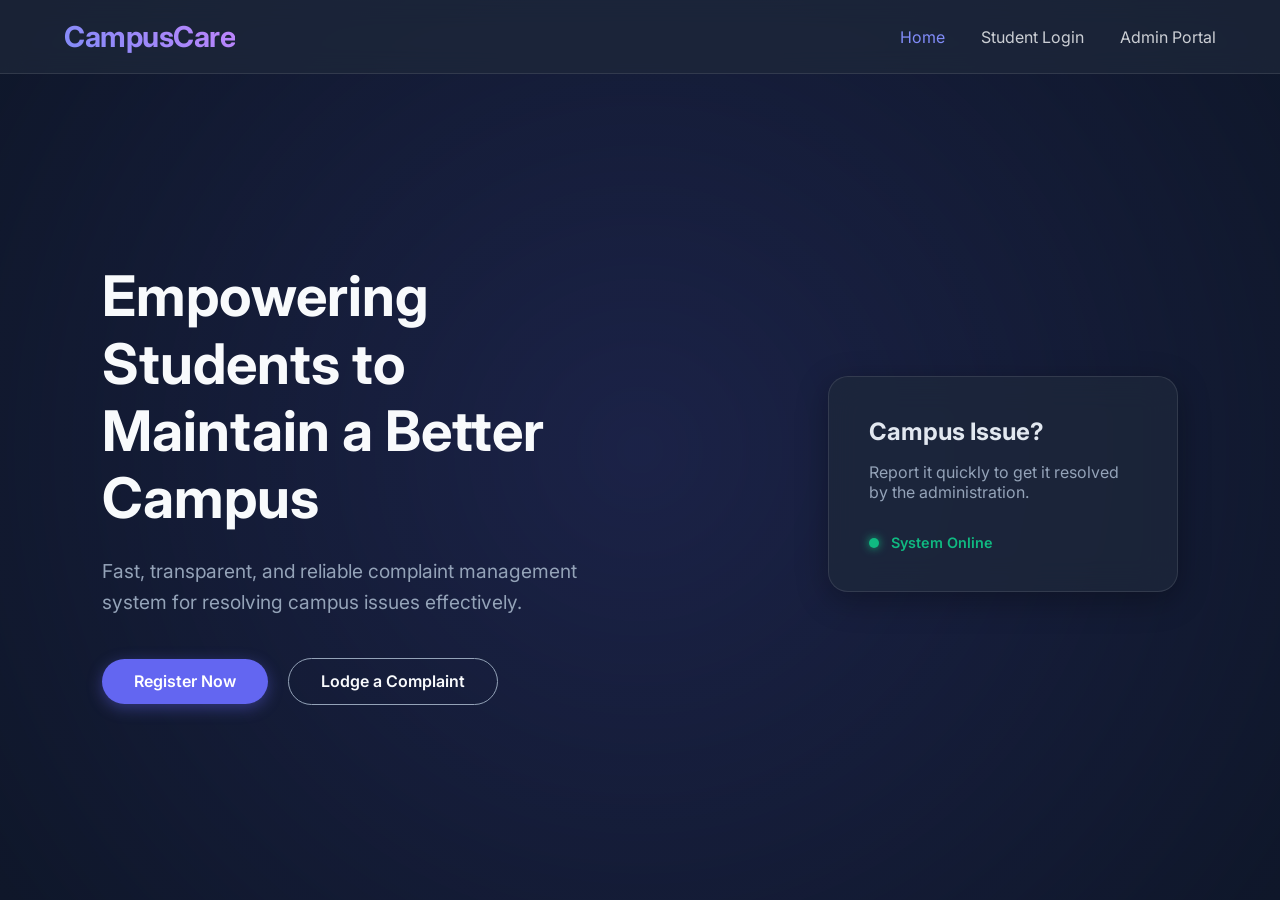
==== src/main/webapp/index.html @ 8c3fb643 "Initial commit-CampusCare project" ====
<!DOCTYPE html>
<html lang="en">
<head>
    <meta charset="UTF-8">
    <meta name="viewport" content="width=device-width, initial-scale=1.0">
    <title>Campus Complaint Management System</title>
    <link rel="preconnect" href="https://fonts.googleapis.com">
    <link rel="preconnect" href="https://fonts.gstatic.com" crossorigin>
    <link href="https://fonts.googleapis.com/css2?family=Inter:wght@300;400;600;700&display=swap" rel="stylesheet">
    <link rel="stylesheet" href="css/style.css">
</head>
<body>
    <div class="background-anim"></div>
    <header class="glass-header">
        <div class="logo">CampusCare</div>
        <nav>
            <a href="index.html" class="nav-link active">Home</a>
            <a href="student_login.html" class="nav-link">Student Login</a>
            <a href="admin_login.html" class="nav-link">Admin Portal</a>
        </nav>
    </header>

    <main class="hero-section">
        <div class="hero-content">
            <h1 class="hero-title">Empowering Students to Maintain a Better Campus</h1>
            <p class="hero-subtitle">Fast, transparent, and reliable complaint management system for resolving campus issues effectively.</p>
            <div class="hero-buttons">
                <a href="student_register.html" class="btn btn-primary">Register Now</a>
                <a href="student_login.html" class="btn btn-secondary">Lodge a Complaint</a>
            </div>
        </div>
        <div class="hero-graphic">
            <div class="glass-card floating-card">
                <h3>Campus Issue?</h3>
                <p>Report it quickly to get it resolved by the administration.</p>
                <div class="status-indicator">
                    <span class="dot"></span>
                    <span>System Online</span>
                </div>
            </div>
        </div>
    </main>
</body>
</html>
---- src/main/webapp/css/style.css ----
:root {
    --primary-color: #6366f1;
    --primary-hover: #4f46e5;
    --secondary-color: #1e293b;
    --background-color: #0f172a;
    --text-main: #f8fafc;
    --text-muted: #94a3b8;
    --glass-bg: rgba(30, 41, 59, 0.7);
    --glass-border: rgba(255, 255, 255, 0.1);
    --success: #10b981;
    --warning: #f59e0b;
    --danger: #ef4444;
}

* {
    margin: 0;
    padding: 0;
    box-sizing: border-box;
    font-family: 'Inter', sans-serif;
}

body {
    background-color: var(--background-color);
    color: var(--text-main);
    min-height: 100vh;
    overflow-x: hidden;
    position: relative;
}

/* Background Animation */
.background-anim {
    position: fixed;
    top: -50%;
    left: -50%;
    width: 200%;
    height: 200%;
    background: radial-gradient(circle, rgba(99,102,241,0.15) 0%, rgba(15,23,42,1) 50%);
    animation: rotateBg 30s linear infinite;
    z-index: -1;
}

@keyframes rotateBg {
    0% { transform: rotate(0deg); }
    100% { transform: rotate(360deg); }
}

/* Header & Glassmorphism */
.glass-header {
    background: var(--glass-bg);
    backdrop-filter: blur(12px);
    -webkit-backdrop-filter: blur(12px);
    border-bottom: 1px solid var(--glass-border);
    padding: 1.2rem 5%;
    display: flex;
    justify-content: space-between;
    align-items: center;
    position: sticky;
    top: 0;
    z-index: 100;
}

.logo {
    font-size: 1.8rem;
    font-weight: 700;
    background: linear-gradient(45deg, #818cf8, #c084fc);
    -webkit-background-clip: text;
    -webkit-text-fill-color: transparent;
    letter-spacing: -0.5px;
}

nav .nav-link {
    color: var(--text-main);
    text-decoration: none;
    margin-left: 2rem;
    font-weight: 400;
    transition: all 0.3s ease;
    opacity: 0.8;
}

nav .nav-link:hover, nav .nav-link.active {
    opacity: 1;
    color: #818cf8;
}

/* Hero Section */
.hero-section {
    display: flex;
    align-items: center;
    justify-content: space-between;
    padding: 10% 8%;
    min-height: calc(100vh - 80px);
}

.hero-content {
    flex: 1;
    max-width: 600px;
}

.hero-title {
    font-size: 3.5rem;
    line-height: 1.2;
    margin-bottom: 1.5rem;
    font-weight: 700;
}

.hero-subtitle {
    font-size: 1.2rem;
    color: var(--text-muted);
    margin-bottom: 2.5rem;
    line-height: 1.6;
}

.btn {
    padding: 0.8rem 2rem;
    border-radius: 50px;
    text-decoration: none;
    font-weight: 600;
    font-size: 1rem;
    transition: all 0.3s ease;
    display: inline-block;
    cursor: pointer;
    border: none;
}

.btn-primary {
    background: var(--primary-color);
    color: white;
    box-shadow: 0 4px 15px rgba(99, 102, 241, 0.4);
}

.btn-primary:hover {
    background: var(--primary-hover);
    transform: translateY(-2px);
    box-shadow: 0 6px 20px rgba(99, 102, 241, 0.6);
}

.btn-secondary {
    background: transparent;
    color: var(--text-main);
    border: 1px solid var(--text-muted);
    margin-left: 1rem;
}

.btn-secondary:hover {
    border-color: var(--text-main);
    background: rgba(255, 255, 255, 0.05);
}

.hero-graphic {
    flex: 1;
    display: flex;
    justify-content: flex-end;
}

.glass-card {
    background: var(--glass-bg);
    backdrop-filter: blur(16px);
    border: 1px solid var(--glass-border);
    border-radius: 20px;
    padding: 2.5rem;
    box-shadow: 0 8px 32px rgba(0, 0, 0, 0.3);
}

.floating-card {
    animation: float 6s ease-in-out infinite;
    max-width: 350px;
}

@keyframes float {
    0% { transform: translateY(0px); }
    50% { transform: translateY(-20px); }
    100% { transform: translateY(0px); }
}

.floating-card h3 {
    margin-bottom: 1rem;
    font-size: 1.5rem;
    color: #e2e8f0;
}

.floating-card p {
    color: var(--text-muted);
    margin-bottom: 2rem;
}

.status-indicator {
    display: flex;
    align-items: center;
    gap: 0.8rem;
    color: var(--success);
    font-weight: 600;
    font-size: 0.9rem;
}

.dot {
    width: 10px;
    height: 10px;
    background: var(--success);
    border-radius: 50%;
    box-shadow: 0 0 10px var(--success);
    animation: pulse 2s infinite;
}

@keyframes pulse {
    0% { box-shadow: 0 0 0 0 rgba(16, 185, 129, 0.7); }
    70% { box-shadow: 0 0 0 10px rgba(16, 185, 129, 0); }
    100% { box-shadow: 0 0 0 0 rgba(16, 185, 129, 0); }
}

/* Forms & Authentication Shared */
.auth-container {
    display: flex;
    justify-content: center;
    align-items: center;
    min-height: calc(100vh - 100px);
    padding: 2rem;
}

.auth-card {
    width: 100%;
    max-width: 450px;
}

.auth-title {
    text-align: center;
    margin-bottom: 2rem;
    font-size: 2rem;
}

.form-group {
    margin-bottom: 1.5rem;
}

.form-group label {
    display: block;
    margin-bottom: 0.5rem;
    color: var(--text-muted);
    font-size: 0.9rem;
}

.form-control {
    width: 100%;
    padding: 1rem;
    border-radius: 10px;
    background: rgba(15, 23, 42, 0.6);
    border: 1px solid var(--glass-border);
    color: white;
    font-size: 1rem;
    transition: border-color 0.3s ease;
}

.form-control:focus {
    outline: none;
    border-color: var(--primary-color);
    box-shadow: 0 0 0 2px rgba(99, 102, 241, 0.2);
}

.submit-btn {
    width: 100%;
    margin-top: 1rem;
    padding: 1rem;
    border-radius: 10px;
    font-size: 1.1rem;
}

.alert {
    padding: 1rem;
    border-radius: 8px;
    margin-bottom: 1.5rem;
    text-align: center;
    display: none;
}

.alert-error {
    background: rgba(239, 68, 68, 0.1);
    color: #fca5a5;
    border: 1px solid rgba(239, 68, 68, 0.2);
}

.alert-success {
    background: rgba(16, 185, 129, 0.1);
    color: #6ee7b7;
    border: 1px solid rgba(16, 185, 129, 0.2);
}

.auth-links {
    text-align: center;
    margin-top: 1.5rem;
    color: var(--text-muted);
}

.auth-links a {
    color: var(--primary-color);
    text-decoration: none;
}

.auth-links a:hover {
    text-decoration: underline;
}

/* Dashboard Utilities */
.dashboard-container {
    padding: 3rem 5%;
}

.dashboard-header {
    display: flex;
    justify-content: space-between;
    align-items: center;
    margin-bottom: 2rem;
}

.dashboard-title {
    font-size: 2rem;
}

.complaint-list {
    display: grid;
    gap: 1.5rem;
    margin-top: 2rem;
}

.complaint-item {
    padding: 1.5rem;
    transition: transform 0.3s ease;
}

.complaint-item:hover {
    transform: translateY(-2px);
}

.complaint-header {
    display: flex;
    justify-content: space-between;
    align-items: flex-start;
    margin-bottom: 1rem;
}

.complaint-title {
    font-size: 1.25rem;
    font-weight: 600;
}

.badge {
    padding: 0.3rem 0.8rem;
    border-radius: 20px;
    font-size: 0.8rem;
    font-weight: 600;
}

.badge-pending {
    background: rgba(245, 158, 11, 0.1);
    color: var(--warning);
    border: 1px solid rgba(245, 158, 11, 0.2);
}

.badge-progress {
    background: rgba(99, 102, 241, 0.1);
    color: #818cf8;
    border: 1px solid rgba(99, 102, 241, 0.2);
}

.badge-resolved {
    background: rgba(16, 185, 129, 0.1);
    color: var(--success);
    border: 1px solid rgba(16, 185, 129, 0.2);
}

/* Priority Badges */
.badge-priority-high {
    background: rgba(239, 68, 68, 0.12);
    color: #f87171;
    border: 1px solid rgba(239, 68, 68, 0.3);
}

.badge-priority-medium {
    background: rgba(245, 158, 11, 0.12);
    color: #fbbf24;
    border: 1px solid rgba(245, 158, 11, 0.3);
}

.badge-priority-low {
    background: rgba(16, 185, 129, 0.12);
    color: #34d399;
    border: 1px solid rgba(16, 185, 129, 0.3);
}

/* Priority select in complaint form */
.priority-select {
    appearance: none;
    -webkit-appearance: none;
    background-image: url("data:image/svg+xml,%3Csvg xmlns='http://www.w3.org/2000/svg' width='12' height='12' viewBox='0 0 12 12'%3E%3Cpath fill='%2394a3b8' d='M6 8L1 3h10z'/%3E%3C/svg%3E");
    background-repeat: no-repeat;
    background-position: right 1rem center;
    padding-right: 2.5rem;
    cursor: pointer;
}

.priority-select option {
    background: #1e293b;
    color: white;
}

.complaint-desc {
    color: var(--text-muted);
    line-height: 1.6;
    margin-bottom: 1rem;
}

.complaint-meta {
    font-size: 0.85rem;
    color: #64748b;
    display: flex;
    justify-content: space-between;
}

/* Modal specific */
.modal {
    display: none;
    position: fixed;
    top: 0;
    left: 0;
    width: 100%;
    height: 100%;
    background: rgba(0, 0, 0, 0.5);
    backdrop-filter: blur(5px);
    z-index: 1000;
    justify-content: center;
    align-items: center;
}

.modal.active {
    display: flex;
}

.modal-content {
    width: 100%;
    max-width: 500px;
    position: relative;
    animation: slideUp 0.3s ease-out;
}

@keyframes slideUp {
    from { opacity: 0; transform: translateY(20px); }
    to { opacity: 1; transform: translateY(0); }
}

.close-btn {
    position: absolute;
    top: 1.5rem;
    right: 1.5rem;
    background: none;
    border: none;
    color: var(--text-muted);
    font-size: 1.5rem;
    cursor: pointer;
    transition: color 0.3s ease;
}

.close-btn:hover {
    color: white;
}
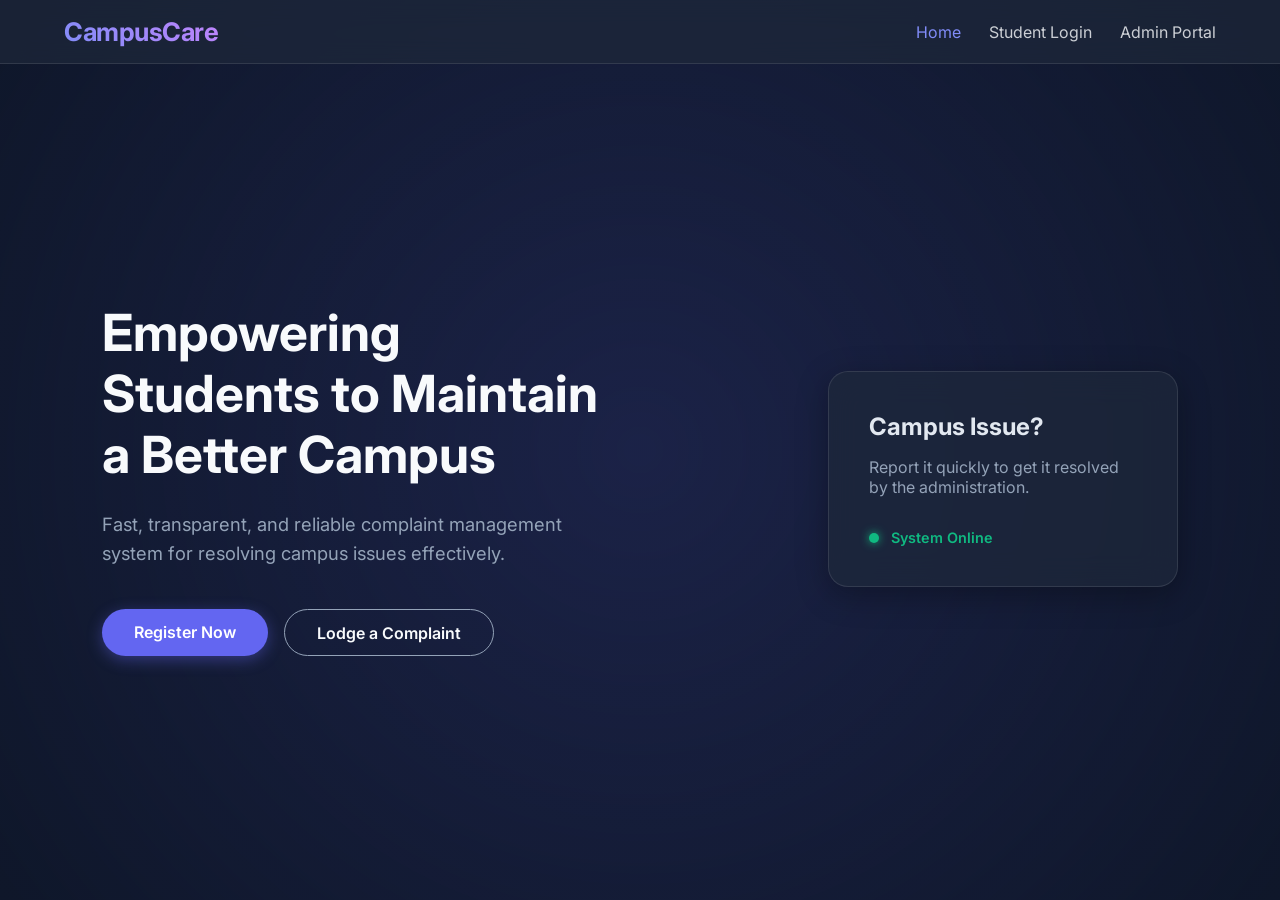
==== commit b9d17a76: "Make website fully responsive with mobile hamburger menu" ====
--- a/src/main/webapp/index.html
+++ b/src/main/webapp/index.html
@@ -11,9 +11,13 @@
 </head>
 <body>
     <div class="background-anim"></div>
+    <div class="nav-overlay" id="nav-overlay"></div>
     <header class="glass-header">
         <div class="logo">CampusCare</div>
-        <nav>
+        <button class="hamburger" id="hamburger" aria-label="Toggle navigation" aria-expanded="false">
+            <span></span><span></span><span></span>
+        </button>
+        <nav id="main-nav">
             <a href="index.html" class="nav-link active">Home</a>
             <a href="student_login.html" class="nav-link">Student Login</a>
             <a href="admin_login.html" class="nav-link">Admin Portal</a>
@@ -40,5 +44,6 @@
             </div>
         </div>
     </main>
+    <script src="js/script.js"></script>
 </body>
 </html>
--- a/src/main/webapp/css/style.css
+++ b/src/main/webapp/css/style.css
@@ -27,7 +27,9 @@
     position: relative;
 }
 
-/* Background Animation */
+/* =============================================
+   BACKGROUND ANIMATION
+   ============================================= */
 .background-anim {
     position: fixed;
     top: -50%;
@@ -40,55 +42,98 @@
 }
 
 @keyframes rotateBg {
-    0% { transform: rotate(0deg); }
+    0%   { transform: rotate(0deg); }
     100% { transform: rotate(360deg); }
 }
 
-/* Header & Glassmorphism */
+/* =============================================
+   HEADER & NAV
+   ============================================= */
 .glass-header {
     background: var(--glass-bg);
     backdrop-filter: blur(12px);
     -webkit-backdrop-filter: blur(12px);
     border-bottom: 1px solid var(--glass-border);
-    padding: 1.2rem 5%;
+    padding: 1rem 5%;
     display: flex;
     justify-content: space-between;
     align-items: center;
     position: sticky;
     top: 0;
     z-index: 100;
+    gap: 1rem;
 }
 
 .logo {
-    font-size: 1.8rem;
+    font-size: 1.6rem;
     font-weight: 700;
     background: linear-gradient(45deg, #818cf8, #c084fc);
     -webkit-background-clip: text;
     -webkit-text-fill-color: transparent;
     letter-spacing: -0.5px;
+    white-space: nowrap;
+    flex-shrink: 0;
+}
+
+/* Hamburger button (hidden on desktop) */
+.hamburger {
+    display: none;
+    flex-direction: column;
+    justify-content: center;
+    gap: 5px;
+    background: none;
+    border: none;
+    cursor: pointer;
+    padding: 4px;
+    z-index: 200;
+    flex-shrink: 0;
+}
+
+.hamburger span {
+    display: block;
+    width: 24px;
+    height: 2px;
+    background: var(--text-main);
+    border-radius: 2px;
+    transition: all 0.3s ease;
+}
+
+.hamburger.open span:nth-child(1) { transform: translateY(7px) rotate(45deg); }
+.hamburger.open span:nth-child(2) { opacity: 0; }
+.hamburger.open span:nth-child(3) { transform: translateY(-7px) rotate(-45deg); }
+
+nav {
+    display: flex;
+    align-items: center;
+    gap: 0.25rem;
 }
 
 nav .nav-link {
     color: var(--text-main);
     text-decoration: none;
-    margin-left: 2rem;
+    margin-left: 1.5rem;
     font-weight: 400;
     transition: all 0.3s ease;
     opacity: 0.8;
-}
-
-nav .nav-link:hover, nav .nav-link.active {
+    white-space: nowrap;
+}
+
+nav .nav-link:hover,
+nav .nav-link.active {
     opacity: 1;
     color: #818cf8;
 }
 
-/* Hero Section */
+/* =============================================
+   HERO SECTION
+   ============================================= */
 .hero-section {
     display: flex;
     align-items: center;
     justify-content: space-between;
-    padding: 10% 8%;
-    min-height: calc(100vh - 80px);
+    padding: 8% 8%;
+    min-height: calc(100vh - 70px);
+    gap: 3rem;
 }
 
 .hero-content {
@@ -97,19 +142,34 @@
 }
 
 .hero-title {
-    font-size: 3.5rem;
+    font-size: 3.2rem;
     line-height: 1.2;
     margin-bottom: 1.5rem;
     font-weight: 700;
 }
 
 .hero-subtitle {
-    font-size: 1.2rem;
+    font-size: 1.15rem;
     color: var(--text-muted);
     margin-bottom: 2.5rem;
     line-height: 1.6;
 }
 
+.hero-buttons {
+    display: flex;
+    flex-wrap: wrap;
+    gap: 1rem;
+}
+
+.hero-graphic {
+    flex: 1;
+    display: flex;
+    justify-content: flex-end;
+}
+
+/* =============================================
+   BUTTONS
+   ============================================= */
 .btn {
     padding: 0.8rem 2rem;
     border-radius: 50px;
@@ -120,6 +180,7 @@
     display: inline-block;
     cursor: pointer;
     border: none;
+    text-align: center;
 }
 
 .btn-primary {
@@ -138,7 +199,6 @@
     background: transparent;
     color: var(--text-main);
     border: 1px solid var(--text-muted);
-    margin-left: 1rem;
 }
 
 .btn-secondary:hover {
@@ -146,12 +206,9 @@
     background: rgba(255, 255, 255, 0.05);
 }
 
-.hero-graphic {
-    flex: 1;
-    display: flex;
-    justify-content: flex-end;
-}
-
+/* =============================================
+   GLASS CARD
+   ============================================= */
 .glass-card {
     background: var(--glass-bg);
     backdrop-filter: blur(16px);
@@ -164,11 +221,12 @@
 .floating-card {
     animation: float 6s ease-in-out infinite;
     max-width: 350px;
+    width: 100%;
 }
 
 @keyframes float {
-    0% { transform: translateY(0px); }
-    50% { transform: translateY(-20px); }
+    0%   { transform: translateY(0px); }
+    50%  { transform: translateY(-20px); }
     100% { transform: translateY(0px); }
 }
 
@@ -199,21 +257,24 @@
     border-radius: 50%;
     box-shadow: 0 0 10px var(--success);
     animation: pulse 2s infinite;
+    flex-shrink: 0;
 }
 
 @keyframes pulse {
-    0% { box-shadow: 0 0 0 0 rgba(16, 185, 129, 0.7); }
-    70% { box-shadow: 0 0 0 10px rgba(16, 185, 129, 0); }
+    0%   { box-shadow: 0 0 0 0 rgba(16, 185, 129, 0.7); }
+    70%  { box-shadow: 0 0 0 10px rgba(16, 185, 129, 0); }
     100% { box-shadow: 0 0 0 0 rgba(16, 185, 129, 0); }
 }
 
-/* Forms & Authentication Shared */
+/* =============================================
+   AUTH FORMS
+   ============================================= */
 .auth-container {
     display: flex;
     justify-content: center;
     align-items: center;
-    min-height: calc(100vh - 100px);
-    padding: 2rem;
+    min-height: calc(100vh - 70px);
+    padding: 2rem 1rem;
 }
 
 .auth-card {
@@ -224,7 +285,7 @@
 .auth-title {
     text-align: center;
     margin-bottom: 2rem;
-    font-size: 2rem;
+    font-size: 1.8rem;
 }
 
 .form-group {
@@ -240,7 +301,7 @@
 
 .form-control {
     width: 100%;
-    padding: 1rem;
+    padding: 0.9rem 1rem;
     border-radius: 10px;
     background: rgba(15, 23, 42, 0.6);
     border: 1px solid var(--glass-border);
@@ -260,7 +321,7 @@
     margin-top: 1rem;
     padding: 1rem;
     border-radius: 10px;
-    font-size: 1.1rem;
+    font-size: 1.05rem;
 }
 
 .alert {
@@ -287,6 +348,7 @@
     text-align: center;
     margin-top: 1.5rem;
     color: var(--text-muted);
+    font-size: 0.95rem;
 }
 
 .auth-links a {
@@ -298,9 +360,11 @@
     text-decoration: underline;
 }
 
-/* Dashboard Utilities */
+/* =============================================
+   DASHBOARD
+   ============================================= */
 .dashboard-container {
-    padding: 3rem 5%;
+    padding: 2.5rem 5%;
 }
 
 .dashboard-header {
@@ -308,16 +372,18 @@
     justify-content: space-between;
     align-items: center;
     margin-bottom: 2rem;
+    gap: 1rem;
+    flex-wrap: wrap;
 }
 
 .dashboard-title {
-    font-size: 2rem;
+    font-size: 1.8rem;
 }
 
 .complaint-list {
     display: grid;
     gap: 1.5rem;
-    margin-top: 2rem;
+    margin-top: 1.5rem;
 }
 
 .complaint-item {
@@ -334,18 +400,24 @@
     justify-content: space-between;
     align-items: flex-start;
     margin-bottom: 1rem;
+    gap: 0.75rem;
+    flex-wrap: wrap;
 }
 
 .complaint-title {
-    font-size: 1.25rem;
+    font-size: 1.15rem;
     font-weight: 600;
+    flex: 1;
+    min-width: 0;
+    word-break: break-word;
 }
 
 .badge {
     padding: 0.3rem 0.8rem;
     border-radius: 20px;
-    font-size: 0.8rem;
+    font-size: 0.78rem;
     font-weight: 600;
+    white-space: nowrap;
 }
 
 .badge-pending {
@@ -405,6 +477,7 @@
     color: var(--text-muted);
     line-height: 1.6;
     margin-bottom: 1rem;
+    word-break: break-word;
 }
 
 .complaint-meta {
@@ -412,9 +485,13 @@
     color: #64748b;
     display: flex;
     justify-content: space-between;
-}
-
-/* Modal specific */
+    flex-wrap: wrap;
+    gap: 0.4rem;
+}
+
+/* =============================================
+   MODAL
+   ============================================= */
 .modal {
     display: none;
     position: fixed;
@@ -422,11 +499,13 @@
     left: 0;
     width: 100%;
     height: 100%;
-    background: rgba(0, 0, 0, 0.5);
+    background: rgba(0, 0, 0, 0.6);
     backdrop-filter: blur(5px);
     z-index: 1000;
     justify-content: center;
     align-items: center;
+    padding: 1rem;
+    overflow-y: auto;
 }
 
 .modal.active {
@@ -435,28 +514,416 @@
 
 .modal-content {
     width: 100%;
-    max-width: 500px;
+    max-width: 520px;
     position: relative;
     animation: slideUp 0.3s ease-out;
+    margin: auto;
 }
 
 @keyframes slideUp {
     from { opacity: 0; transform: translateY(20px); }
-    to { opacity: 1; transform: translateY(0); }
+    to   { opacity: 1; transform: translateY(0); }
 }
 
 .close-btn {
     position: absolute;
-    top: 1.5rem;
-    right: 1.5rem;
+    top: 1.2rem;
+    right: 1.2rem;
     background: none;
     border: none;
     color: var(--text-muted);
     font-size: 1.5rem;
     cursor: pointer;
     transition: color 0.3s ease;
+    line-height: 1;
 }
 
 .close-btn:hover {
     color: white;
 }
+
+/* =============================================
+   ADMIN DASHBOARD SPECIFIC
+   ============================================= */
+.admin-controls {
+    display: flex;
+    gap: 0.75rem;
+    margin-top: 1.5rem;
+    padding-top: 1rem;
+    border-top: 1px solid var(--glass-border);
+    align-items: center;
+    flex-wrap: wrap;
+}
+
+.admin-controls select {
+    padding: 0.5rem 0.8rem;
+    border-radius: 5px;
+    background: rgba(15,23,42,0.8);
+    color: white;
+    border: 1px solid var(--glass-border);
+    flex: 1;
+    min-width: 130px;
+}
+
+.admin-controls button.update-btn {
+    padding: 0.5rem 1.2rem;
+    border-radius: 5px;
+    background: var(--warning);
+    color: white;
+    border: none;
+    cursor: pointer;
+    font-weight: 600;
+    transition: opacity 0.2s;
+    white-space: nowrap;
+}
+
+.admin-controls button.update-btn:hover { opacity: 0.85; }
+
+/* Filter Bars */
+.priority-filter-bar {
+    display: flex;
+    gap: 0.6rem;
+    align-items: center;
+    flex-wrap: wrap;
+    margin-bottom: 0.75rem;
+}
+
+.priority-filter-bar span {
+    color: var(--text-muted);
+    font-size: 0.85rem;
+    font-weight: 600;
+    white-space: nowrap;
+}
+
+.filter-btn {
+    padding: 0.4rem 1rem;
+    border-radius: 30px;
+    border: 1px solid var(--glass-border);
+    background: rgba(30,41,59,0.6);
+    color: var(--text-muted);
+    cursor: pointer;
+    font-size: 0.82rem;
+    font-weight: 600;
+    transition: all 0.25s ease;
+}
+
+.filter-btn:hover  { opacity: 0.9; transform: translateY(-1px); }
+.filter-btn.active,
+.filter-btn:focus  { outline: none; }
+
+/* Priority filter active states */
+.filter-btn.all.active    { background: #6366f1; color: white; border-color: #6366f1; box-shadow: 0 0 12px rgba(99,102,241,0.35); }
+.filter-btn.high.active   { background: #ef4444; color: white; border-color: #ef4444; box-shadow: 0 0 12px rgba(239,68,68,0.35); }
+.filter-btn.medium.active { background: #f59e0b; color: white; border-color: #f59e0b; box-shadow: 0 0 12px rgba(245,158,11,0.35); }
+.filter-btn.low.active    { background: #10b981; color: white; border-color: #10b981; box-shadow: 0 0 12px rgba(16,185,129,0.35); }
+
+/* Category filter active states */
+.filter-btn.cat-all.active        { background: #6366f1; color: white; border-color: #6366f1; box-shadow: 0 0 12px rgba(99,102,241,0.35); }
+.filter-btn.infrastructure.active { background: #3b82f6; color: white; border-color: #3b82f6; box-shadow: 0 0 12px rgba(59,130,246,0.35); }
+.filter-btn.campus.active         { background: #8b5cf6; color: white; border-color: #8b5cf6; box-shadow: 0 0 12px rgba(139,92,246,0.35); }
+.filter-btn.hostel.active         { background: #ec4899; color: white; border-color: #ec4899; box-shadow: 0 0 12px rgba(236,72,153,0.35); }
+.filter-btn.others.active         { background: #64748b; color: white; border-color: #64748b; box-shadow: 0 0 12px rgba(100,116,139,0.35); }
+
+/* Priority left-border helpers */
+.priority-high   { border-left: 4px solid #ef4444 !important; }
+.priority-medium { border-left: 4px solid #f59e0b !important; }
+.priority-low    { border-left: 4px solid #10b981 !important; }
+
+/* Section headers */
+.section-heading {
+    font-size: 0.9rem;
+    font-weight: 700;
+    letter-spacing: 0.08em;
+    text-transform: uppercase;
+    padding: 0.5rem 1rem;
+    border-radius: 8px;
+    margin: 1.5rem 0 0.75rem 0;
+}
+
+.section-heading.high   { color: #ef4444; background: rgba(239,68,68,0.08);   border: 1px solid rgba(239,68,68,0.2); }
+.section-heading.medium { color: #f59e0b; background: rgba(245,158,11,0.08);  border: 1px solid rgba(245,158,11,0.2); }
+.section-heading.low    { color: #10b981; background: rgba(16,185,129,0.08);  border: 1px solid rgba(16,185,129,0.2); }
+
+/* Category badge */
+.badge-category {
+    background: rgba(99,102,241,0.15);
+    color: #a5b4fc;
+    border: 1px solid rgba(99,102,241,0.3);
+    padding: 0.2rem 0.6rem;
+    border-radius: 20px;
+    font-size: 0.75rem;
+    font-weight: 600;
+}
+
+#results-info {
+    color: var(--text-muted);
+    font-size: 0.85rem;
+    margin-bottom: 1rem;
+}
+
+/* =============================================
+   RESPONSIVE — TABLET  (max 900px)
+   ============================================= */
+@media (max-width: 900px) {
+    .hero-section {
+        flex-direction: column;
+        padding: 6% 6%;
+        min-height: auto;
+        text-align: center;
+        gap: 2.5rem;
+    }
+
+    .hero-content {
+        max-width: 100%;
+    }
+
+    .hero-buttons {
+        justify-content: center;
+    }
+
+    .hero-title {
+        font-size: 2.6rem;
+    }
+
+    .hero-graphic {
+        justify-content: center;
+        width: 100%;
+    }
+
+    .floating-card {
+        max-width: 400px;
+        animation: none; /* reduce motion on smaller screens */
+    }
+
+    .dashboard-container {
+        padding: 2rem 4%;
+    }
+}
+
+/* =============================================
+   RESPONSIVE — MOBILE  (max 640px)
+   ============================================= */
+@media (max-width: 640px) {
+
+    /* Header */
+    .glass-header {
+        padding: 0.9rem 4%;
+        flex-wrap: nowrap;
+    }
+
+    .logo {
+        font-size: 1.35rem;
+    }
+
+    /* Show hamburger, hide nav by default */
+    .hamburger {
+        display: flex;
+    }
+
+    nav {
+        display: none;
+        flex-direction: column;
+        align-items: flex-start;
+        gap: 0;
+        position: fixed;
+        top: 0;
+        right: 0;
+        width: 70%;
+        max-width: 280px;
+        height: 100vh;
+        background: rgba(15, 23, 42, 0.97);
+        backdrop-filter: blur(20px);
+        border-left: 1px solid var(--glass-border);
+        padding: 5rem 1.5rem 2rem;
+        z-index: 150;
+        transition: transform 0.3s ease;
+        transform: translateX(100%);
+    }
+
+    nav.open {
+        display: flex;
+        transform: translateX(0);
+    }
+
+    nav .nav-link {
+        margin-left: 0;
+        padding: 0.85rem 0;
+        font-size: 1.05rem;
+        width: 100%;
+        border-bottom: 1px solid var(--glass-border);
+        opacity: 1;
+    }
+
+    nav .nav-link:last-child {
+        border-bottom: none;
+    }
+
+    /* Nav overlay */
+    .nav-overlay {
+        display: none;
+        position: fixed;
+        inset: 0;
+        background: rgba(0,0,0,0.5);
+        z-index: 140;
+    }
+
+    .nav-overlay.open {
+        display: block;
+    }
+
+    /* Hero */
+    .hero-section {
+        padding: 8% 5%;
+        gap: 2rem;
+    }
+
+    .hero-title {
+        font-size: 2rem;
+    }
+
+    .hero-subtitle {
+        font-size: 1rem;
+    }
+
+    .hero-buttons {
+        flex-direction: column;
+        align-items: center;
+    }
+
+    .hero-buttons .btn {
+        width: 100%;
+        max-width: 300px;
+    }
+
+    .btn-secondary {
+        margin-left: 0;
+    }
+
+    .floating-card {
+        max-width: 100%;
+        padding: 1.5rem;
+    }
+
+    /* Auth */
+    .auth-container {
+        padding: 1.5rem 1rem;
+        align-items: flex-start;
+        padding-top: 2rem;
+    }
+
+    .auth-card {
+        padding: 1.75rem 1.25rem;
+    }
+
+    .auth-title {
+        font-size: 1.5rem;
+    }
+
+    /* Dashboard */
+    .dashboard-container {
+        padding: 1.5rem 4%;
+    }
+
+    .dashboard-header {
+        flex-direction: column;
+        align-items: flex-start;
+        gap: 0.75rem;
+    }
+
+    .dashboard-title {
+        font-size: 1.4rem;
+    }
+
+    .dashboard-header .btn {
+        width: 100%;
+        text-align: center;
+    }
+
+    /* Complaint cards */
+    .glass-card {
+        padding: 1.25rem;
+        border-radius: 14px;
+    }
+
+    .complaint-header {
+        flex-direction: column;
+        gap: 0.6rem;
+    }
+
+    .complaint-title {
+        font-size: 1.05rem;
+    }
+
+    .complaint-meta {
+        flex-direction: column;
+        gap: 0.25rem;
+    }
+
+    /* Admin controls */
+    .admin-controls {
+        flex-direction: column;
+        align-items: stretch;
+    }
+
+    .admin-controls select,
+    .admin-controls button.update-btn {
+        width: 100%;
+    }
+
+    /* Filter bars */
+    .priority-filter-bar {
+        gap: 0.4rem;
+    }
+
+    .priority-filter-bar span {
+        width: 100%;
+        margin-bottom: 0.1rem;
+    }
+
+    .filter-btn {
+        padding: 0.35rem 0.75rem;
+        font-size: 0.78rem;
+    }
+
+    /* Modal */
+    .modal {
+        align-items: flex-end;
+        padding: 0;
+    }
+
+    .modal-content {
+        max-width: 100%;
+        border-radius: 20px 20px 0 0;
+        animation: slideUpMobile 0.3s ease-out;
+        max-height: 92vh;
+        overflow-y: auto;
+    }
+
+    @keyframes slideUpMobile {
+        from { opacity: 0; transform: translateY(100%); }
+        to   { opacity: 1; transform: translateY(0); }
+    }
+
+    /* Section headings */
+    .section-heading {
+        font-size: 0.8rem;
+    }
+}
+
+/* =============================================
+   RESPONSIVE — SMALL MOBILE  (max 400px)
+   ============================================= */
+@media (max-width: 400px) {
+    .hero-title {
+        font-size: 1.7rem;
+    }
+
+    .logo {
+        font-size: 1.2rem;
+    }
+
+    .badge {
+        font-size: 0.7rem;
+        padding: 0.25rem 0.55rem;
+    }
+}
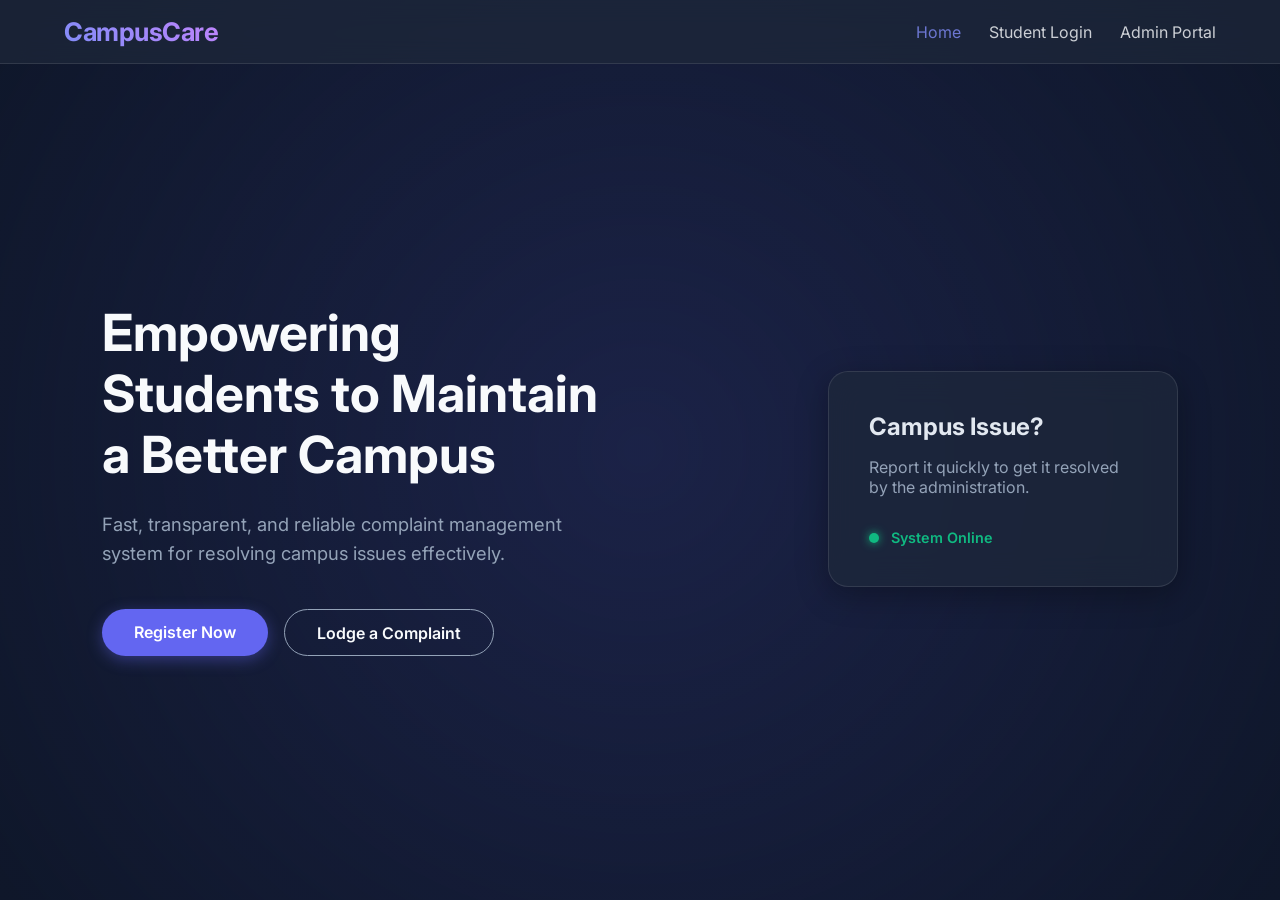
==== commit 16310c05: "changes for clickable action" ====
--- a/src/main/webapp/index.html
+++ b/src/main/webapp/index.html
@@ -18,9 +18,10 @@
             <span></span><span></span><span></span>
         </button>
         <nav id="main-nav">
-            <a href="index.html" class="nav-link active">Home</a>
-            <a href="student_login.html" class="nav-link">Student Login</a>
-            <a href="admin_login.html" class="nav-link">Admin Portal</a>
+            <!-- ✅ FIX: onclick added to every nav link -->
+            <a href="index.html"         class="nav-link active" onclick="window.location.href='index.html'; return false;">Home</a>
+            <a href="student_login.html" class="nav-link"        onclick="window.location.href='student_login.html'; return false;">Student Login</a>
+            <a href="admin_login.html"   class="nav-link"        onclick="window.location.href='admin_login.html'; return false;">Admin Portal</a>
         </nav>
     </header>
 
@@ -46,4 +47,4 @@
     </main>
     <script src="js/script.js"></script>
 </body>
-</html>
+</html>
--- a/src/main/webapp/css/style.css
+++ b/src/main/webapp/css/style.css
@@ -75,7 +75,7 @@
     flex-shrink: 0;
 }
 
-/* Hamburger button (hidden on desktop) */
+/* Hamburger button — hidden on desktop */
 .hamburger {
     display: none;
     flex-direction: column;
@@ -84,23 +84,41 @@
     background: none;
     border: none;
     cursor: pointer;
-    padding: 4px;
-    z-index: 200;
+    padding: 8px;
+    z-index: 10000;
     flex-shrink: 0;
+    -webkit-tap-highlight-color: transparent;
 }
 
 .hamburger span {
     display: block;
-    width: 24px;
-    height: 2px;
+    width: 26px;
+    height: 3px;
     background: var(--text-main);
-    border-radius: 2px;
+    border-radius: 3px;
     transition: all 0.3s ease;
-}
-
-.hamburger.open span:nth-child(1) { transform: translateY(7px) rotate(45deg); }
-.hamburger.open span:nth-child(2) { opacity: 0; }
-.hamburger.open span:nth-child(3) { transform: translateY(-7px) rotate(-45deg); }
+    pointer-events: none;
+}
+
+.hamburger.open span:nth-child(1) { transform: translateY(8px) rotate(45deg); }
+.hamburger.open span:nth-child(2) { opacity: 0; transform: scaleX(0); }
+.hamburger.open span:nth-child(3) { transform: translateY(-8px) rotate(-45deg); }
+
+/* Dark overlay behind nav drawer */
+.nav-overlay {
+    display: none;
+    position: fixed;
+    inset: 0;
+    background: rgba(0, 0, 0, 0.55);
+    z-index: 9980; /* ✅ well below nav (9999) and nav links (10000) */
+    -webkit-tap-highlight-color: transparent;
+    pointer-events: none;
+}
+
+.nav-overlay.open {
+    display: block;
+    pointer-events: auto;
+}
 
 nav {
     display: flex;
@@ -120,8 +138,7 @@
 
 nav .nav-link:hover,
 nav .nav-link.active {
-    opacity: 1;
-    color: #818cf8;
+    color: #818cf8 !important;
 }
 
 /* =============================================
@@ -673,17 +690,11 @@
         gap: 2.5rem;
     }
 
-    .hero-content {
-        max-width: 100%;
-    }
-
-    .hero-buttons {
-        justify-content: center;
-    }
-
-    .hero-title {
-        font-size: 2.6rem;
-    }
+    .hero-content { max-width: 100%; }
+
+    .hero-buttons { justify-content: center; }
+
+    .hero-title { font-size: 2.6rem; }
 
     .hero-graphic {
         justify-content: center;
@@ -692,12 +703,10 @@
 
     .floating-card {
         max-width: 400px;
-        animation: none; /* reduce motion on smaller screens */
-    }
-
-    .dashboard-container {
-        padding: 2rem 4%;
-    }
+        animation: none;
+    }
+
+    .dashboard-container { padding: 2rem 4%; }
 }
 
 /* =============================================
@@ -705,70 +714,65 @@
    ============================================= */
 @media (max-width: 640px) {
 
-    /* Header */
     .glass-header {
         padding: 0.9rem 4%;
         flex-wrap: nowrap;
     }
 
-    .logo {
-        font-size: 1.35rem;
-    }
-
-    /* Show hamburger, hide nav by default */
-    .hamburger {
-        display: flex;
-    }
-
+    .logo { font-size: 1.35rem; }
+
+    /* Show hamburger */
+    .hamburger { display: flex; }
+
+    /* Nav drawer — slides in from right */
     nav {
-        display: none;
-        flex-direction: column;
-        align-items: flex-start;
-        gap: 0;
-        position: fixed;
-        top: 0;
-        right: 0;
-        width: 70%;
-        max-width: 280px;
-        height: 100vh;
-        background: rgba(15, 23, 42, 0.97);
-        backdrop-filter: blur(20px);
-        border-left: 1px solid var(--glass-border);
-        padding: 5rem 1.5rem 2rem;
-        z-index: 150;
-        transition: transform 0.3s ease;
-        transform: translateX(100%);
+        position: fixed !important;
+        top: 0 !important;
+        right: 0 !important;
+        bottom: 0 !important;
+        width: 75% !important;
+        max-width: 300px !important;
+        height: 100vh !important;
+        background: #0d1526 !important;
+        border-left: 1px solid rgba(255,255,255,0.15) !important;
+        padding: 80px 1.5rem 2rem !important;
+        z-index: 9999 !important; /* ✅ stays above overlay which is now 9990 */
+        flex-direction: column !important;
+        align-items: flex-start !important;
+        gap: 0 !important;
+        display: flex !important;
+        transform: translateX(110%) !important;
+        transition: transform 0.3s ease !important;
+        box-shadow: -8px 0 32px rgba(0,0,0,0.6) !important;
+        overflow-y: auto !important;
     }
 
     nav.open {
-        display: flex;
-        transform: translateX(0);
+        transform: translateX(0) !important;
     }
 
     nav .nav-link {
-        margin-left: 0;
-        padding: 0.85rem 0;
-        font-size: 1.05rem;
-        width: 100%;
-        border-bottom: 1px solid var(--glass-border);
-        opacity: 1;
+        margin-left: 0 !important;
+        padding: 1rem 0 !important;
+        font-size: 1.1rem !important;
+        width: 100% !important;
+        border-bottom: 1px solid rgba(255,255,255,0.1) !important;
+        opacity: 1 !important;
+        display: block !important;
+        color: #f8fafc !important;
+        text-decoration: none !important;
+        pointer-events: auto !important;        /* ✅ ensure links are always clickable */
+        position: relative !important;          /* ✅ ensure links stack above overlay */
+        z-index: 10000 !important;              /* ✅ links sit above everything */
+        -webkit-tap-highlight-color: transparent !important;
     }
 
     nav .nav-link:last-child {
-        border-bottom: none;
-    }
-
-    /* Nav overlay */
-    .nav-overlay {
-        display: none;
-        position: fixed;
-        inset: 0;
-        background: rgba(0,0,0,0.5);
-        z-index: 140;
-    }
-
-    .nav-overlay.open {
-        display: block;
+        border-bottom: none !important;
+    }
+
+    nav .nav-link:active {
+        color: #818cf8 !important;
     }
 
     /* Hero */
@@ -777,13 +781,8 @@
         gap: 2rem;
     }
 
-    .hero-title {
-        font-size: 2rem;
-    }
-
-    .hero-subtitle {
-        font-size: 1rem;
-    }
+    .hero-title { font-size: 2rem; }
+    .hero-subtitle { font-size: 1rem; }
 
     .hero-buttons {
         flex-direction: column;
@@ -795,9 +794,7 @@
         max-width: 300px;
     }
 
-    .btn-secondary {
-        margin-left: 0;
-    }
+    .btn-secondary { margin-left: 0; }
 
     .floating-card {
         max-width: 100%;
@@ -811,18 +808,11 @@
         padding-top: 2rem;
     }
 
-    .auth-card {
-        padding: 1.75rem 1.25rem;
-    }
-
-    .auth-title {
-        font-size: 1.5rem;
-    }
+    .auth-card { padding: 1.75rem 1.25rem; }
+    .auth-title { font-size: 1.5rem; }
 
     /* Dashboard */
-    .dashboard-container {
-        padding: 1.5rem 4%;
-    }
+    .dashboard-container { padding: 1.5rem 4%; }
 
     .dashboard-header {
         flex-direction: column;
@@ -830,9 +820,7 @@
         gap: 0.75rem;
     }
 
-    .dashboard-title {
-        font-size: 1.4rem;
-    }
+    .dashboard-title { font-size: 1.4rem; }
 
     .dashboard-header .btn {
         width: 100%;
@@ -850,9 +838,7 @@
         gap: 0.6rem;
     }
 
-    .complaint-title {
-        font-size: 1.05rem;
-    }
+    .complaint-title { font-size: 1.05rem; }
 
     .complaint-meta {
         flex-direction: column;
@@ -871,9 +857,7 @@
     }
 
     /* Filter bars */
-    .priority-filter-bar {
-        gap: 0.4rem;
-    }
+    .priority-filter-bar { gap: 0.4rem; }
 
     .priority-filter-bar span {
         width: 100%;
@@ -904,26 +888,17 @@
         to   { opacity: 1; transform: translateY(0); }
     }
 
-    /* Section headings */
-    .section-heading {
-        font-size: 0.8rem;
-    }
+    .section-heading { font-size: 0.8rem; }
 }
 
 /* =============================================
    RESPONSIVE — SMALL MOBILE  (max 400px)
    ============================================= */
 @media (max-width: 400px) {
-    .hero-title {
-        font-size: 1.7rem;
-    }
-
-    .logo {
-        font-size: 1.2rem;
-    }
-
+    .hero-title { font-size: 1.7rem; }
+    .logo { font-size: 1.2rem; }
     .badge {
         font-size: 0.7rem;
         padding: 0.25rem 0.55rem;
     }
-}
+}
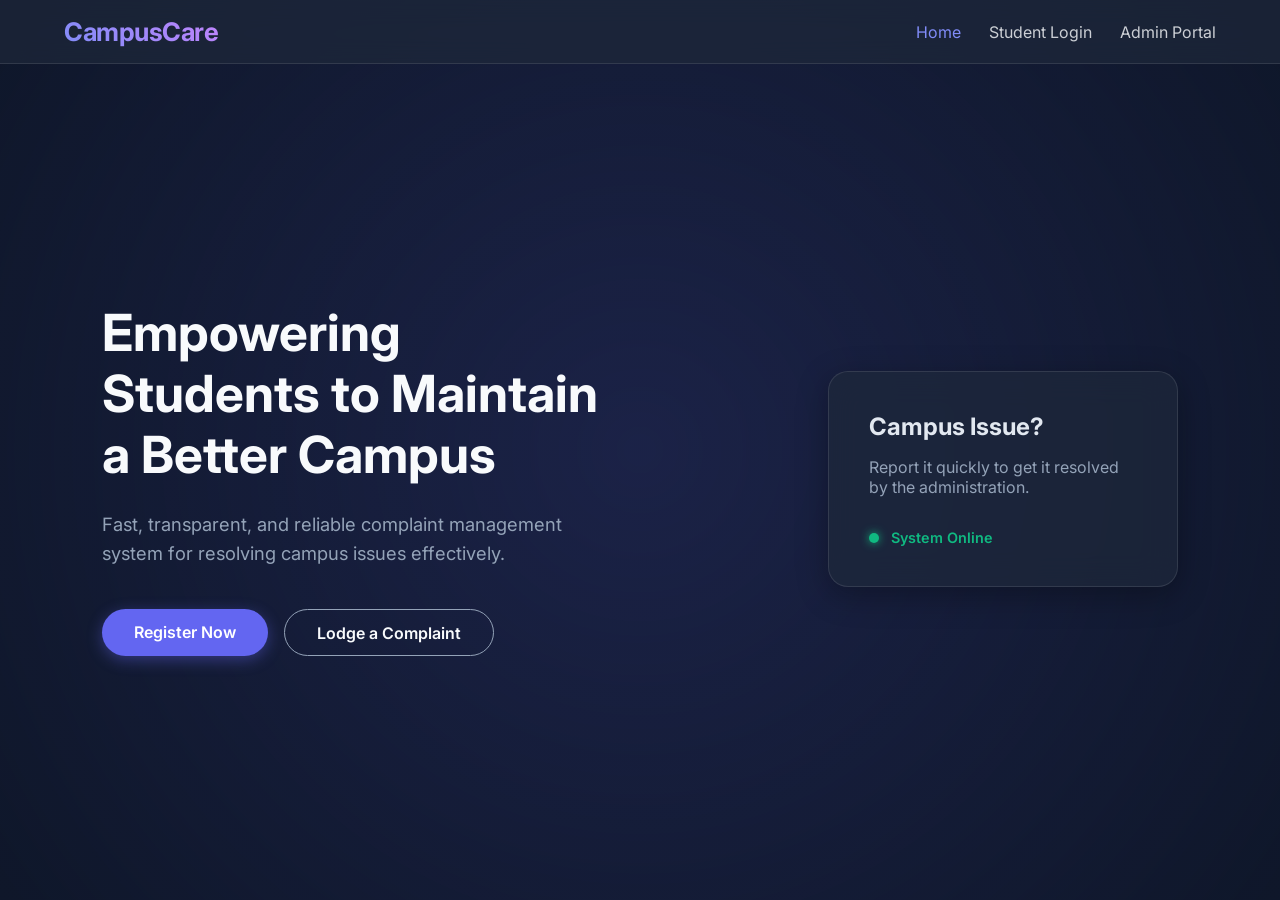
==== commit 3e8601d6: "Fix mobile nav - separate mobile-drawer from desktop-nav, clean JS" ====
--- a/src/main/webapp/index.html
+++ b/src/main/webapp/index.html
@@ -11,18 +11,26 @@
 </head>
 <body>
     <div class="background-anim"></div>
+
+    <!-- Mobile nav drawer (outside header, no stacking context issues) -->
     <div class="nav-overlay" id="nav-overlay"></div>
+    <div class="mobile-drawer" id="main-nav">
+        <a href="index.html"         class="nav-link active">Home</a>
+        <a href="student_login.html" class="nav-link">Student Login</a>
+        <a href="admin_login.html"   class="nav-link">Admin Portal</a>
+    </div>
+
     <header class="glass-header">
         <div class="logo">CampusCare</div>
+        <!-- Desktop nav -->
+        <nav class="desktop-nav">
+            <a href="index.html"         class="nav-link active">Home</a>
+            <a href="student_login.html" class="nav-link">Student Login</a>
+            <a href="admin_login.html"   class="nav-link">Admin Portal</a>
+        </nav>
         <button class="hamburger" id="hamburger" aria-label="Toggle navigation" aria-expanded="false">
             <span></span><span></span><span></span>
         </button>
-        <nav id="main-nav">
-            <!-- ✅ FIX: onclick added to every nav link -->
-            <a href="index.html"         class="nav-link active" onclick="window.location.href='index.html'; return false;">Home</a>
-            <a href="student_login.html" class="nav-link"        onclick="window.location.href='student_login.html'; return false;">Student Login</a>
-            <a href="admin_login.html"   class="nav-link"        onclick="window.location.href='admin_login.html'; return false;">Admin Portal</a>
-        </nav>
     </header>
 
     <main class="hero-section">
--- a/src/main/webapp/css/style.css
+++ b/src/main/webapp/css/style.css
@@ -12,12 +12,7 @@
     --danger: #ef4444;
 }
 
-* {
-    margin: 0;
-    padding: 0;
-    box-sizing: border-box;
-    font-family: 'Inter', sans-serif;
-}
+* { margin: 0; padding: 0; box-sizing: border-box; font-family: 'Inter', sans-serif; }
 
 body {
     background-color: var(--background-color);
@@ -27,27 +22,18 @@
     position: relative;
 }
 
-/* =============================================
-   BACKGROUND ANIMATION
-   ============================================= */
+/* Background */
 .background-anim {
-    position: fixed;
-    top: -50%;
-    left: -50%;
-    width: 200%;
-    height: 200%;
+    position: fixed; top: -50%; left: -50%;
+    width: 200%; height: 200%;
     background: radial-gradient(circle, rgba(99,102,241,0.15) 0%, rgba(15,23,42,1) 50%);
     animation: rotateBg 30s linear infinite;
     z-index: -1;
 }
-
-@keyframes rotateBg {
-    0%   { transform: rotate(0deg); }
-    100% { transform: rotate(360deg); }
-}
-
-/* =============================================
-   HEADER & NAV
+@keyframes rotateBg { 0% { transform: rotate(0deg); } 100% { transform: rotate(360deg); } }
+
+/* =============================================
+   HEADER
    ============================================= */
 .glass-header {
     background: var(--glass-bg);
@@ -75,7 +61,34 @@
     flex-shrink: 0;
 }
 
-/* Hamburger button — hidden on desktop */
+/* =============================================
+   DESKTOP NAV (inside header, visible on desktop)
+   ============================================= */
+.desktop-nav {
+    display: flex;
+    align-items: center;
+    gap: 0.25rem;
+}
+
+.desktop-nav .nav-link {
+    color: var(--text-main);
+    text-decoration: none;
+    margin-left: 1.5rem;
+    font-weight: 400;
+    transition: all 0.3s ease;
+    opacity: 0.8;
+    white-space: nowrap;
+}
+
+.desktop-nav .nav-link:hover,
+.desktop-nav .nav-link.active {
+    opacity: 1;
+    color: #818cf8;
+}
+
+/* =============================================
+   HAMBURGER (hidden on desktop)
+   ============================================= */
 .hamburger {
     display: none;
     flex-direction: column;
@@ -85,7 +98,6 @@
     border: none;
     cursor: pointer;
     padding: 8px;
-    z-index: 10000;
     flex-shrink: 0;
     -webkit-tap-highlight-color: transparent;
 }
@@ -101,48 +113,29 @@
 }
 
 .hamburger.open span:nth-child(1) { transform: translateY(8px) rotate(45deg); }
-.hamburger.open span:nth-child(2) { opacity: 0; transform: scaleX(0); }
+.hamburger.open span:nth-child(2) { opacity: 0; }
 .hamburger.open span:nth-child(3) { transform: translateY(-8px) rotate(-45deg); }
 
-/* Dark overlay behind nav drawer */
+/* =============================================
+   MOBILE DRAWER (outside header, always fixed)
+   ============================================= */
+.mobile-drawer {
+    display: none; /* hidden on desktop */
+}
+
+/* Overlay */
 .nav-overlay {
     display: none;
     position: fixed;
     inset: 0;
-    background: rgba(0, 0, 0, 0.55);
-    z-index: 9980; /* ✅ well below nav (9999) and nav links (10000) */
-    -webkit-tap-highlight-color: transparent;
-    pointer-events: none;
-}
-
-.nav-overlay.open {
-    display: block;
-    pointer-events: auto;
-}
-
-nav {
-    display: flex;
-    align-items: center;
-    gap: 0.25rem;
-}
-
-nav .nav-link {
-    color: var(--text-main);
-    text-decoration: none;
-    margin-left: 1.5rem;
-    font-weight: 400;
-    transition: all 0.3s ease;
-    opacity: 0.8;
-    white-space: nowrap;
-}
-
-nav .nav-link:hover,
-nav .nav-link.active {
-    color: #818cf8 !important;
-}
-
-/* =============================================
-   HERO SECTION
+    background: rgba(0,0,0,0.6);
+    z-index: 9998;
+    cursor: pointer;
+}
+.nav-overlay.open { display: block; }
+
+/* =============================================
+   HERO
    ============================================= */
 .hero-section {
     display: flex;
@@ -153,36 +146,15 @@
     gap: 3rem;
 }
 
-.hero-content {
-    flex: 1;
-    max-width: 600px;
-}
-
-.hero-title {
-    font-size: 3.2rem;
-    line-height: 1.2;
-    margin-bottom: 1.5rem;
-    font-weight: 700;
-}
-
-.hero-subtitle {
-    font-size: 1.15rem;
-    color: var(--text-muted);
-    margin-bottom: 2.5rem;
-    line-height: 1.6;
-}
-
-.hero-buttons {
-    display: flex;
-    flex-wrap: wrap;
-    gap: 1rem;
-}
-
-.hero-graphic {
-    flex: 1;
-    display: flex;
-    justify-content: flex-end;
-}
+.hero-content { flex: 1; max-width: 600px; }
+
+.hero-title { font-size: 3.2rem; line-height: 1.2; margin-bottom: 1.5rem; font-weight: 700; }
+
+.hero-subtitle { font-size: 1.15rem; color: var(--text-muted); margin-bottom: 2.5rem; line-height: 1.6; }
+
+.hero-buttons { display: flex; flex-wrap: wrap; gap: 1rem; }
+
+.hero-graphic { flex: 1; display: flex; justify-content: flex-end; }
 
 /* =============================================
    BUTTONS
@@ -200,28 +172,10 @@
     text-align: center;
 }
 
-.btn-primary {
-    background: var(--primary-color);
-    color: white;
-    box-shadow: 0 4px 15px rgba(99, 102, 241, 0.4);
-}
-
-.btn-primary:hover {
-    background: var(--primary-hover);
-    transform: translateY(-2px);
-    box-shadow: 0 6px 20px rgba(99, 102, 241, 0.6);
-}
-
-.btn-secondary {
-    background: transparent;
-    color: var(--text-main);
-    border: 1px solid var(--text-muted);
-}
-
-.btn-secondary:hover {
-    border-color: var(--text-main);
-    background: rgba(255, 255, 255, 0.05);
-}
+.btn-primary { background: var(--primary-color); color: white; box-shadow: 0 4px 15px rgba(99,102,241,0.4); }
+.btn-primary:hover { background: var(--primary-hover); transform: translateY(-2px); box-shadow: 0 6px 20px rgba(99,102,241,0.6); }
+.btn-secondary { background: transparent; color: var(--text-main); border: 1px solid var(--text-muted); }
+.btn-secondary:hover { border-color: var(--text-main); background: rgba(255,255,255,0.05); }
 
 /* =============================================
    GLASS CARD
@@ -232,673 +186,198 @@
     border: 1px solid var(--glass-border);
     border-radius: 20px;
     padding: 2.5rem;
-    box-shadow: 0 8px 32px rgba(0, 0, 0, 0.3);
-}
-
-.floating-card {
-    animation: float 6s ease-in-out infinite;
-    max-width: 350px;
-    width: 100%;
-}
-
-@keyframes float {
-    0%   { transform: translateY(0px); }
-    50%  { transform: translateY(-20px); }
-    100% { transform: translateY(0px); }
-}
-
-.floating-card h3 {
-    margin-bottom: 1rem;
-    font-size: 1.5rem;
-    color: #e2e8f0;
-}
-
-.floating-card p {
-    color: var(--text-muted);
-    margin-bottom: 2rem;
-}
-
-.status-indicator {
-    display: flex;
-    align-items: center;
-    gap: 0.8rem;
-    color: var(--success);
-    font-weight: 600;
-    font-size: 0.9rem;
-}
-
-.dot {
-    width: 10px;
-    height: 10px;
-    background: var(--success);
-    border-radius: 50%;
-    box-shadow: 0 0 10px var(--success);
-    animation: pulse 2s infinite;
-    flex-shrink: 0;
-}
-
-@keyframes pulse {
-    0%   { box-shadow: 0 0 0 0 rgba(16, 185, 129, 0.7); }
-    70%  { box-shadow: 0 0 0 10px rgba(16, 185, 129, 0); }
-    100% { box-shadow: 0 0 0 0 rgba(16, 185, 129, 0); }
-}
-
-/* =============================================
-   AUTH FORMS
-   ============================================= */
-.auth-container {
-    display: flex;
-    justify-content: center;
-    align-items: center;
-    min-height: calc(100vh - 70px);
-    padding: 2rem 1rem;
-}
-
-.auth-card {
-    width: 100%;
-    max-width: 450px;
-}
-
-.auth-title {
-    text-align: center;
-    margin-bottom: 2rem;
-    font-size: 1.8rem;
-}
-
-.form-group {
-    margin-bottom: 1.5rem;
-}
-
-.form-group label {
-    display: block;
-    margin-bottom: 0.5rem;
-    color: var(--text-muted);
-    font-size: 0.9rem;
-}
-
-.form-control {
-    width: 100%;
-    padding: 0.9rem 1rem;
-    border-radius: 10px;
-    background: rgba(15, 23, 42, 0.6);
-    border: 1px solid var(--glass-border);
-    color: white;
-    font-size: 1rem;
-    transition: border-color 0.3s ease;
-}
-
-.form-control:focus {
-    outline: none;
-    border-color: var(--primary-color);
-    box-shadow: 0 0 0 2px rgba(99, 102, 241, 0.2);
-}
-
-.submit-btn {
-    width: 100%;
-    margin-top: 1rem;
-    padding: 1rem;
-    border-radius: 10px;
-    font-size: 1.05rem;
-}
-
-.alert {
-    padding: 1rem;
-    border-radius: 8px;
-    margin-bottom: 1.5rem;
-    text-align: center;
-    display: none;
-}
-
-.alert-error {
-    background: rgba(239, 68, 68, 0.1);
-    color: #fca5a5;
-    border: 1px solid rgba(239, 68, 68, 0.2);
-}
-
-.alert-success {
-    background: rgba(16, 185, 129, 0.1);
-    color: #6ee7b7;
-    border: 1px solid rgba(16, 185, 129, 0.2);
-}
-
-.auth-links {
-    text-align: center;
-    margin-top: 1.5rem;
-    color: var(--text-muted);
-    font-size: 0.95rem;
-}
-
-.auth-links a {
-    color: var(--primary-color);
-    text-decoration: none;
-}
-
-.auth-links a:hover {
-    text-decoration: underline;
-}
+    box-shadow: 0 8px 32px rgba(0,0,0,0.3);
+}
+
+.floating-card { animation: float 6s ease-in-out infinite; max-width: 350px; width: 100%; }
+@keyframes float { 0% { transform: translateY(0); } 50% { transform: translateY(-20px); } 100% { transform: translateY(0); } }
+.floating-card h3 { margin-bottom: 1rem; font-size: 1.5rem; color: #e2e8f0; }
+.floating-card p { color: var(--text-muted); margin-bottom: 2rem; }
+
+.status-indicator { display: flex; align-items: center; gap: 0.8rem; color: var(--success); font-weight: 600; font-size: 0.9rem; }
+.dot { width: 10px; height: 10px; background: var(--success); border-radius: 50%; box-shadow: 0 0 10px var(--success); animation: pulse 2s infinite; flex-shrink: 0; }
+@keyframes pulse { 0% { box-shadow: 0 0 0 0 rgba(16,185,129,0.7); } 70% { box-shadow: 0 0 0 10px rgba(16,185,129,0); } 100% { box-shadow: 0 0 0 0 rgba(16,185,129,0); } }
+
+/* =============================================
+   AUTH
+   ============================================= */
+.auth-container { display: flex; justify-content: center; align-items: center; min-height: calc(100vh - 70px); padding: 2rem 1rem; }
+.auth-card { width: 100%; max-width: 450px; }
+.auth-title { text-align: center; margin-bottom: 2rem; font-size: 1.8rem; }
+.form-group { margin-bottom: 1.5rem; }
+.form-group label { display: block; margin-bottom: 0.5rem; color: var(--text-muted); font-size: 0.9rem; }
+.form-control { width: 100%; padding: 0.9rem 1rem; border-radius: 10px; background: rgba(15,23,42,0.6); border: 1px solid var(--glass-border); color: white; font-size: 1rem; transition: border-color 0.3s ease; }
+.form-control:focus { outline: none; border-color: var(--primary-color); box-shadow: 0 0 0 2px rgba(99,102,241,0.2); }
+.submit-btn { width: 100%; margin-top: 1rem; padding: 1rem; border-radius: 10px; font-size: 1.05rem; }
+.alert { padding: 1rem; border-radius: 8px; margin-bottom: 1.5rem; text-align: center; display: none; }
+.alert-error { background: rgba(239,68,68,0.1); color: #fca5a5; border: 1px solid rgba(239,68,68,0.2); }
+.alert-success { background: rgba(16,185,129,0.1); color: #6ee7b7; border: 1px solid rgba(16,185,129,0.2); }
+.auth-links { text-align: center; margin-top: 1.5rem; color: var(--text-muted); font-size: 0.95rem; }
+.auth-links a { color: var(--primary-color); text-decoration: none; }
+.auth-links a:hover { text-decoration: underline; }
+
+/* Priority select */
+.priority-select { appearance: none; -webkit-appearance: none; background-image: url("data:image/svg+xml,%3Csvg xmlns='http://www.w3.org/2000/svg' width='12' height='12' viewBox='0 0 12 12'%3E%3Cpath fill='%2394a3b8' d='M6 8L1 3h10z'/%3E%3C/svg%3E"); background-repeat: no-repeat; background-position: right 1rem center; padding-right: 2.5rem; cursor: pointer; }
+.priority-select option { background: #1e293b; color: white; }
 
 /* =============================================
    DASHBOARD
    ============================================= */
-.dashboard-container {
-    padding: 2.5rem 5%;
-}
-
-.dashboard-header {
-    display: flex;
-    justify-content: space-between;
-    align-items: center;
-    margin-bottom: 2rem;
-    gap: 1rem;
-    flex-wrap: wrap;
-}
-
-.dashboard-title {
-    font-size: 1.8rem;
-}
-
-.complaint-list {
-    display: grid;
-    gap: 1.5rem;
-    margin-top: 1.5rem;
-}
-
-.complaint-item {
-    padding: 1.5rem;
-    transition: transform 0.3s ease;
-}
-
-.complaint-item:hover {
-    transform: translateY(-2px);
-}
-
-.complaint-header {
-    display: flex;
-    justify-content: space-between;
-    align-items: flex-start;
-    margin-bottom: 1rem;
-    gap: 0.75rem;
-    flex-wrap: wrap;
-}
-
-.complaint-title {
-    font-size: 1.15rem;
-    font-weight: 600;
-    flex: 1;
-    min-width: 0;
-    word-break: break-word;
-}
-
-.badge {
-    padding: 0.3rem 0.8rem;
-    border-radius: 20px;
-    font-size: 0.78rem;
-    font-weight: 600;
-    white-space: nowrap;
-}
-
-.badge-pending {
-    background: rgba(245, 158, 11, 0.1);
-    color: var(--warning);
-    border: 1px solid rgba(245, 158, 11, 0.2);
-}
-
-.badge-progress {
-    background: rgba(99, 102, 241, 0.1);
-    color: #818cf8;
-    border: 1px solid rgba(99, 102, 241, 0.2);
-}
-
-.badge-resolved {
-    background: rgba(16, 185, 129, 0.1);
-    color: var(--success);
-    border: 1px solid rgba(16, 185, 129, 0.2);
-}
-
-/* Priority Badges */
-.badge-priority-high {
-    background: rgba(239, 68, 68, 0.12);
-    color: #f87171;
-    border: 1px solid rgba(239, 68, 68, 0.3);
-}
-
-.badge-priority-medium {
-    background: rgba(245, 158, 11, 0.12);
-    color: #fbbf24;
-    border: 1px solid rgba(245, 158, 11, 0.3);
-}
-
-.badge-priority-low {
-    background: rgba(16, 185, 129, 0.12);
-    color: #34d399;
-    border: 1px solid rgba(16, 185, 129, 0.3);
-}
-
-/* Priority select in complaint form */
-.priority-select {
-    appearance: none;
-    -webkit-appearance: none;
-    background-image: url("data:image/svg+xml,%3Csvg xmlns='http://www.w3.org/2000/svg' width='12' height='12' viewBox='0 0 12 12'%3E%3Cpath fill='%2394a3b8' d='M6 8L1 3h10z'/%3E%3C/svg%3E");
-    background-repeat: no-repeat;
-    background-position: right 1rem center;
-    padding-right: 2.5rem;
-    cursor: pointer;
-}
-
-.priority-select option {
-    background: #1e293b;
-    color: white;
-}
-
-.complaint-desc {
-    color: var(--text-muted);
-    line-height: 1.6;
-    margin-bottom: 1rem;
-    word-break: break-word;
-}
-
-.complaint-meta {
-    font-size: 0.85rem;
-    color: #64748b;
-    display: flex;
-    justify-content: space-between;
-    flex-wrap: wrap;
-    gap: 0.4rem;
-}
-
-/* =============================================
-   MODAL
-   ============================================= */
-.modal {
-    display: none;
-    position: fixed;
-    top: 0;
-    left: 0;
-    width: 100%;
-    height: 100%;
-    background: rgba(0, 0, 0, 0.6);
-    backdrop-filter: blur(5px);
-    z-index: 1000;
-    justify-content: center;
-    align-items: center;
-    padding: 1rem;
-    overflow-y: auto;
-}
-
-.modal.active {
-    display: flex;
-}
-
-.modal-content {
-    width: 100%;
-    max-width: 520px;
-    position: relative;
-    animation: slideUp 0.3s ease-out;
-    margin: auto;
-}
-
-@keyframes slideUp {
-    from { opacity: 0; transform: translateY(20px); }
-    to   { opacity: 1; transform: translateY(0); }
-}
-
-.close-btn {
-    position: absolute;
-    top: 1.2rem;
-    right: 1.2rem;
-    background: none;
-    border: none;
-    color: var(--text-muted);
-    font-size: 1.5rem;
-    cursor: pointer;
-    transition: color 0.3s ease;
-    line-height: 1;
-}
-
-.close-btn:hover {
-    color: white;
-}
-
-/* =============================================
-   ADMIN DASHBOARD SPECIFIC
-   ============================================= */
-.admin-controls {
-    display: flex;
-    gap: 0.75rem;
-    margin-top: 1.5rem;
-    padding-top: 1rem;
-    border-top: 1px solid var(--glass-border);
-    align-items: center;
-    flex-wrap: wrap;
-}
-
-.admin-controls select {
-    padding: 0.5rem 0.8rem;
-    border-radius: 5px;
-    background: rgba(15,23,42,0.8);
-    color: white;
-    border: 1px solid var(--glass-border);
-    flex: 1;
-    min-width: 130px;
-}
-
-.admin-controls button.update-btn {
-    padding: 0.5rem 1.2rem;
-    border-radius: 5px;
-    background: var(--warning);
-    color: white;
-    border: none;
-    cursor: pointer;
-    font-weight: 600;
-    transition: opacity 0.2s;
-    white-space: nowrap;
-}
-
+.dashboard-container { padding: 2.5rem 5%; }
+.dashboard-header { display: flex; justify-content: space-between; align-items: center; margin-bottom: 2rem; gap: 1rem; flex-wrap: wrap; }
+.dashboard-title { font-size: 1.8rem; }
+.complaint-list { display: grid; gap: 1.5rem; margin-top: 1.5rem; }
+.complaint-item { padding: 1.5rem; transition: transform 0.3s ease; }
+.complaint-item:hover { transform: translateY(-2px); }
+.complaint-header { display: flex; justify-content: space-between; align-items: flex-start; margin-bottom: 1rem; gap: 0.75rem; flex-wrap: wrap; }
+.complaint-title { font-size: 1.15rem; font-weight: 600; flex: 1; min-width: 0; word-break: break-word; }
+.badge { padding: 0.3rem 0.8rem; border-radius: 20px; font-size: 0.78rem; font-weight: 600; white-space: nowrap; }
+.badge-pending { background: rgba(245,158,11,0.1); color: var(--warning); border: 1px solid rgba(245,158,11,0.2); }
+.badge-progress { background: rgba(99,102,241,0.1); color: #818cf8; border: 1px solid rgba(99,102,241,0.2); }
+.badge-resolved { background: rgba(16,185,129,0.1); color: var(--success); border: 1px solid rgba(16,185,129,0.2); }
+.badge-priority-high { background: rgba(239,68,68,0.12); color: #f87171; border: 1px solid rgba(239,68,68,0.3); }
+.badge-priority-medium { background: rgba(245,158,11,0.12); color: #fbbf24; border: 1px solid rgba(245,158,11,0.3); }
+.badge-priority-low { background: rgba(16,185,129,0.12); color: #34d399; border: 1px solid rgba(16,185,129,0.3); }
+.badge-category { background: rgba(99,102,241,0.15); color: #a5b4fc; border: 1px solid rgba(99,102,241,0.3); padding: 0.2rem 0.6rem; border-radius: 20px; font-size: 0.75rem; font-weight: 600; }
+.complaint-desc { color: var(--text-muted); line-height: 1.6; margin-bottom: 1rem; word-break: break-word; }
+.complaint-meta { font-size: 0.85rem; color: #64748b; display: flex; justify-content: space-between; flex-wrap: wrap; gap: 0.4rem; }
+
+/* Modal */
+.modal { display: none; position: fixed; top: 0; left: 0; width: 100%; height: 100%; background: rgba(0,0,0,0.6); backdrop-filter: blur(5px); z-index: 1000; justify-content: center; align-items: center; padding: 1rem; overflow-y: auto; }
+.modal.active { display: flex; }
+.modal-content { width: 100%; max-width: 520px; position: relative; animation: slideUp 0.3s ease-out; margin: auto; }
+@keyframes slideUp { from { opacity: 0; transform: translateY(20px); } to { opacity: 1; transform: translateY(0); } }
+.close-btn { position: absolute; top: 1.2rem; right: 1.2rem; background: none; border: none; color: var(--text-muted); font-size: 1.5rem; cursor: pointer; transition: color 0.3s ease; line-height: 1; }
+.close-btn:hover { color: white; }
+
+/* Admin */
+.admin-controls { display: flex; gap: 0.75rem; margin-top: 1.5rem; padding-top: 1rem; border-top: 1px solid var(--glass-border); align-items: center; flex-wrap: wrap; }
+.admin-controls select { padding: 0.5rem 0.8rem; border-radius: 5px; background: rgba(15,23,42,0.8); color: white; border: 1px solid var(--glass-border); flex: 1; min-width: 130px; }
+.admin-controls button.update-btn { padding: 0.5rem 1.2rem; border-radius: 5px; background: var(--warning); color: white; border: none; cursor: pointer; font-weight: 600; transition: opacity 0.2s; white-space: nowrap; }
 .admin-controls button.update-btn:hover { opacity: 0.85; }
-
-/* Filter Bars */
-.priority-filter-bar {
-    display: flex;
-    gap: 0.6rem;
-    align-items: center;
-    flex-wrap: wrap;
-    margin-bottom: 0.75rem;
-}
-
-.priority-filter-bar span {
-    color: var(--text-muted);
-    font-size: 0.85rem;
-    font-weight: 600;
-    white-space: nowrap;
-}
-
-.filter-btn {
-    padding: 0.4rem 1rem;
-    border-radius: 30px;
-    border: 1px solid var(--glass-border);
-    background: rgba(30,41,59,0.6);
-    color: var(--text-muted);
-    cursor: pointer;
-    font-size: 0.82rem;
-    font-weight: 600;
-    transition: all 0.25s ease;
-}
-
-.filter-btn:hover  { opacity: 0.9; transform: translateY(-1px); }
-.filter-btn.active,
-.filter-btn:focus  { outline: none; }
-
-/* Priority filter active states */
+.priority-filter-bar { display: flex; gap: 0.6rem; align-items: center; flex-wrap: wrap; margin-bottom: 0.75rem; }
+.priority-filter-bar span { color: var(--text-muted); font-size: 0.85rem; font-weight: 600; white-space: nowrap; }
+.filter-btn { padding: 0.4rem 1rem; border-radius: 30px; border: 1px solid var(--glass-border); background: rgba(30,41,59,0.6); color: var(--text-muted); cursor: pointer; font-size: 0.82rem; font-weight: 600; transition: all 0.25s ease; }
+.filter-btn:hover { opacity: 0.9; transform: translateY(-1px); }
+.filter-btn.active, .filter-btn:focus { outline: none; }
 .filter-btn.all.active    { background: #6366f1; color: white; border-color: #6366f1; box-shadow: 0 0 12px rgba(99,102,241,0.35); }
 .filter-btn.high.active   { background: #ef4444; color: white; border-color: #ef4444; box-shadow: 0 0 12px rgba(239,68,68,0.35); }
 .filter-btn.medium.active { background: #f59e0b; color: white; border-color: #f59e0b; box-shadow: 0 0 12px rgba(245,158,11,0.35); }
 .filter-btn.low.active    { background: #10b981; color: white; border-color: #10b981; box-shadow: 0 0 12px rgba(16,185,129,0.35); }
-
-/* Category filter active states */
-.filter-btn.cat-all.active        { background: #6366f1; color: white; border-color: #6366f1; box-shadow: 0 0 12px rgba(99,102,241,0.35); }
-.filter-btn.infrastructure.active { background: #3b82f6; color: white; border-color: #3b82f6; box-shadow: 0 0 12px rgba(59,130,246,0.35); }
-.filter-btn.campus.active         { background: #8b5cf6; color: white; border-color: #8b5cf6; box-shadow: 0 0 12px rgba(139,92,246,0.35); }
-.filter-btn.hostel.active         { background: #ec4899; color: white; border-color: #ec4899; box-shadow: 0 0 12px rgba(236,72,153,0.35); }
-.filter-btn.others.active         { background: #64748b; color: white; border-color: #64748b; box-shadow: 0 0 12px rgba(100,116,139,0.35); }
-
-/* Priority left-border helpers */
+.filter-btn.cat-all.active        { background: #6366f1; color: white; border-color: #6366f1; }
+.filter-btn.infrastructure.active { background: #3b82f6; color: white; border-color: #3b82f6; }
+.filter-btn.campus.active         { background: #8b5cf6; color: white; border-color: #8b5cf6; }
+.filter-btn.hostel.active         { background: #ec4899; color: white; border-color: #ec4899; }
+.filter-btn.others.active         { background: #64748b; color: white; border-color: #64748b; }
 .priority-high   { border-left: 4px solid #ef4444 !important; }
 .priority-medium { border-left: 4px solid #f59e0b !important; }
 .priority-low    { border-left: 4px solid #10b981 !important; }
-
-/* Section headers */
-.section-heading {
-    font-size: 0.9rem;
-    font-weight: 700;
-    letter-spacing: 0.08em;
-    text-transform: uppercase;
-    padding: 0.5rem 1rem;
-    border-radius: 8px;
-    margin: 1.5rem 0 0.75rem 0;
-}
-
-.section-heading.high   { color: #ef4444; background: rgba(239,68,68,0.08);   border: 1px solid rgba(239,68,68,0.2); }
-.section-heading.medium { color: #f59e0b; background: rgba(245,158,11,0.08);  border: 1px solid rgba(245,158,11,0.2); }
-.section-heading.low    { color: #10b981; background: rgba(16,185,129,0.08);  border: 1px solid rgba(16,185,129,0.2); }
-
-/* Category badge */
-.badge-category {
-    background: rgba(99,102,241,0.15);
-    color: #a5b4fc;
-    border: 1px solid rgba(99,102,241,0.3);
-    padding: 0.2rem 0.6rem;
-    border-radius: 20px;
-    font-size: 0.75rem;
-    font-weight: 600;
-}
-
-#results-info {
-    color: var(--text-muted);
-    font-size: 0.85rem;
-    margin-bottom: 1rem;
-}
-
-/* =============================================
-   RESPONSIVE — TABLET  (max 900px)
+.section-heading { font-size: 0.9rem; font-weight: 700; letter-spacing: 0.08em; text-transform: uppercase; padding: 0.5rem 1rem; border-radius: 8px; margin: 1.5rem 0 0.75rem 0; }
+.section-heading.high   { color: #ef4444; background: rgba(239,68,68,0.08);  border: 1px solid rgba(239,68,68,0.2); }
+.section-heading.medium { color: #f59e0b; background: rgba(245,158,11,0.08); border: 1px solid rgba(245,158,11,0.2); }
+.section-heading.low    { color: #10b981; background: rgba(16,185,129,0.08); border: 1px solid rgba(16,185,129,0.2); }
+#results-info { color: var(--text-muted); font-size: 0.85rem; margin-bottom: 1rem; }
+
+/* =============================================
+   TABLET (max 900px)
    ============================================= */
 @media (max-width: 900px) {
-    .hero-section {
+    .hero-section { flex-direction: column; padding: 6% 6%; min-height: auto; text-align: center; gap: 2.5rem; }
+    .hero-content { max-width: 100%; }
+    .hero-buttons { justify-content: center; }
+    .hero-title { font-size: 2.6rem; }
+    .hero-graphic { justify-content: center; width: 100%; }
+    .floating-card { max-width: 400px; animation: none; }
+    .dashboard-container { padding: 2rem 4%; }
+}
+
+/* =============================================
+   MOBILE (max 640px)
+   ============================================= */
+@media (max-width: 640px) {
+
+    .glass-header { padding: 0.9rem 4%; }
+    .logo { font-size: 1.35rem; }
+
+    /* Hide desktop nav, show hamburger */
+    .desktop-nav { display: none; }
+    .hamburger   { display: flex; }
+
+    /* Mobile drawer — fixed to body, no stacking context issues */
+    .mobile-drawer {
+        display: flex;
         flex-direction: column;
-        padding: 6% 6%;
-        min-height: auto;
-        text-align: center;
-        gap: 2.5rem;
+        position: fixed;
+        top: 0;
+        right: 0;
+        width: 75%;
+        max-width: 300px;
+        height: 100vh;
+        background: #0d1526;
+        border-left: 1px solid rgba(255,255,255,0.15);
+        padding: 80px 1.5rem 2rem;
+        z-index: 9999;
+        transform: translateX(100%);
+        transition: transform 0.3s ease;
+        box-shadow: -8px 0 32px rgba(0,0,0,0.7);
+        overflow-y: auto;
     }
 
-    .hero-content { max-width: 100%; }
-
-    .hero-buttons { justify-content: center; }
-
-    .hero-title { font-size: 2.6rem; }
-
-    .hero-graphic {
-        justify-content: center;
-        width: 100%;
+    .mobile-drawer.open {
+        transform: translateX(0);
     }
 
-    .floating-card {
-        max-width: 400px;
-        animation: none;
+    .mobile-drawer .nav-link {
+        display: block;
+        padding: 1rem 0;
+        font-size: 1.1rem;
+        color: #f8fafc;
+        text-decoration: none;
+        border-bottom: 1px solid rgba(255,255,255,0.1);
+        opacity: 1;
+        -webkit-tap-highlight-color: rgba(129,140,248,0.2);
     }
 
-    .dashboard-container { padding: 2rem 4%; }
-}
-
-/* =============================================
-   RESPONSIVE — MOBILE  (max 640px)
-   ============================================= */
-@media (max-width: 640px) {
-
-    .glass-header {
-        padding: 0.9rem 4%;
-        flex-wrap: nowrap;
-    }
-
-    .logo { font-size: 1.35rem; }
-
-    /* Show hamburger */
-    .hamburger { display: flex; }
-
-    /* Nav drawer — slides in from right */
-    nav {
-        position: fixed !important;
-        top: 0 !important;
-        right: 0 !important;
-        bottom: 0 !important;
-        width: 75% !important;
-        max-width: 300px !important;
-        height: 100vh !important;
-        background: #0d1526 !important;
-        border-left: 1px solid rgba(255,255,255,0.15) !important;
-        padding: 80px 1.5rem 2rem !important;
-        z-index: 9999 !important; /* ✅ stays above overlay which is now 9990 */
-        flex-direction: column !important;
-        align-items: flex-start !important;
-        gap: 0 !important;
-        display: flex !important;
-        transform: translateX(110%) !important;
-        transition: transform 0.3s ease !important;
-        box-shadow: -8px 0 32px rgba(0,0,0,0.6) !important;
-        overflow-y: auto !important;
-    }
-
-    nav.open {
-        transform: translateX(0) !important;
-    }
-
-    nav .nav-link {
-        margin-left: 0 !important;
-        padding: 1rem 0 !important;
-        font-size: 1.1rem !important;
-        width: 100% !important;
-        border-bottom: 1px solid rgba(255,255,255,0.1) !important;
-        opacity: 1 !important;
-        display: block !important;
-        color: #f8fafc !important;
-        text-decoration: none !important;
-        pointer-events: auto !important;        /* ✅ ensure links are always clickable */
-        position: relative !important;          /* ✅ ensure links stack above overlay */
-        z-index: 10000 !important;              /* ✅ links sit above everything */
-        -webkit-tap-highlight-color: transparent !important;
-    }
-
-    nav .nav-link:last-child {
-        border-bottom: none !important;
-    }
-
-    nav .nav-link:active {
-        color: #818cf8 !important;
-    }
+    .mobile-drawer .nav-link:last-child { border-bottom: none; }
+    .mobile-drawer .nav-link:active { color: #818cf8; }
 
     /* Hero */
-    .hero-section {
-        padding: 8% 5%;
-        gap: 2rem;
-    }
-
+    .hero-section { padding: 8% 5%; gap: 2rem; }
     .hero-title { font-size: 2rem; }
     .hero-subtitle { font-size: 1rem; }
-
-    .hero-buttons {
-        flex-direction: column;
-        align-items: center;
-    }
-
-    .hero-buttons .btn {
-        width: 100%;
-        max-width: 300px;
-    }
-
+    .hero-buttons { flex-direction: column; align-items: center; }
+    .hero-buttons .btn { width: 100%; max-width: 300px; }
     .btn-secondary { margin-left: 0; }
-
-    .floating-card {
-        max-width: 100%;
-        padding: 1.5rem;
-    }
+    .floating-card { max-width: 100%; padding: 1.5rem; }
 
     /* Auth */
-    .auth-container {
-        padding: 1.5rem 1rem;
-        align-items: flex-start;
-        padding-top: 2rem;
-    }
-
+    .auth-container { padding: 2rem 1rem; align-items: flex-start; }
     .auth-card { padding: 1.75rem 1.25rem; }
     .auth-title { font-size: 1.5rem; }
 
     /* Dashboard */
     .dashboard-container { padding: 1.5rem 4%; }
-
-    .dashboard-header {
-        flex-direction: column;
-        align-items: flex-start;
-        gap: 0.75rem;
-    }
-
+    .dashboard-header { flex-direction: column; align-items: flex-start; gap: 0.75rem; }
     .dashboard-title { font-size: 1.4rem; }
-
-    .dashboard-header .btn {
-        width: 100%;
-        text-align: center;
-    }
-
-    /* Complaint cards */
-    .glass-card {
-        padding: 1.25rem;
-        border-radius: 14px;
-    }
-
-    .complaint-header {
-        flex-direction: column;
-        gap: 0.6rem;
-    }
-
+    .dashboard-header .btn { width: 100%; text-align: center; }
+    .glass-card { padding: 1.25rem; border-radius: 14px; }
+    .complaint-header { flex-direction: column; gap: 0.6rem; }
     .complaint-title { font-size: 1.05rem; }
-
-    .complaint-meta {
-        flex-direction: column;
-        gap: 0.25rem;
-    }
-
-    /* Admin controls */
-    .admin-controls {
-        flex-direction: column;
-        align-items: stretch;
-    }
-
-    .admin-controls select,
-    .admin-controls button.update-btn {
-        width: 100%;
-    }
-
-    /* Filter bars */
+    .complaint-meta { flex-direction: column; gap: 0.25rem; }
+    .admin-controls { flex-direction: column; align-items: stretch; }
+    .admin-controls select, .admin-controls button.update-btn { width: 100%; }
     .priority-filter-bar { gap: 0.4rem; }
-
-    .priority-filter-bar span {
-        width: 100%;
-        margin-bottom: 0.1rem;
-    }
-
-    .filter-btn {
-        padding: 0.35rem 0.75rem;
-        font-size: 0.78rem;
-    }
+    .priority-filter-bar span { width: 100%; }
+    .filter-btn { padding: 0.35rem 0.75rem; font-size: 0.78rem; }
 
     /* Modal */
-    .modal {
-        align-items: flex-end;
-        padding: 0;
-    }
-
-    .modal-content {
-        max-width: 100%;
-        border-radius: 20px 20px 0 0;
-        animation: slideUpMobile 0.3s ease-out;
-        max-height: 92vh;
-        overflow-y: auto;
-    }
-
-    @keyframes slideUpMobile {
-        from { opacity: 0; transform: translateY(100%); }
-        to   { opacity: 1; transform: translateY(0); }
-    }
-
+    .modal { align-items: flex-end; padding: 0; }
+    .modal-content { max-width: 100%; border-radius: 20px 20px 0 0; max-height: 92vh; overflow-y: auto; }
     .section-heading { font-size: 0.8rem; }
 }
 
-/* =============================================
-   RESPONSIVE — SMALL MOBILE  (max 400px)
-   ============================================= */
 @media (max-width: 400px) {
     .hero-title { font-size: 1.7rem; }
     .logo { font-size: 1.2rem; }
-    .badge {
-        font-size: 0.7rem;
-        padding: 0.25rem 0.55rem;
-    }
-}+    .badge { font-size: 0.7rem; padding: 0.25rem 0.55rem; }
+}
